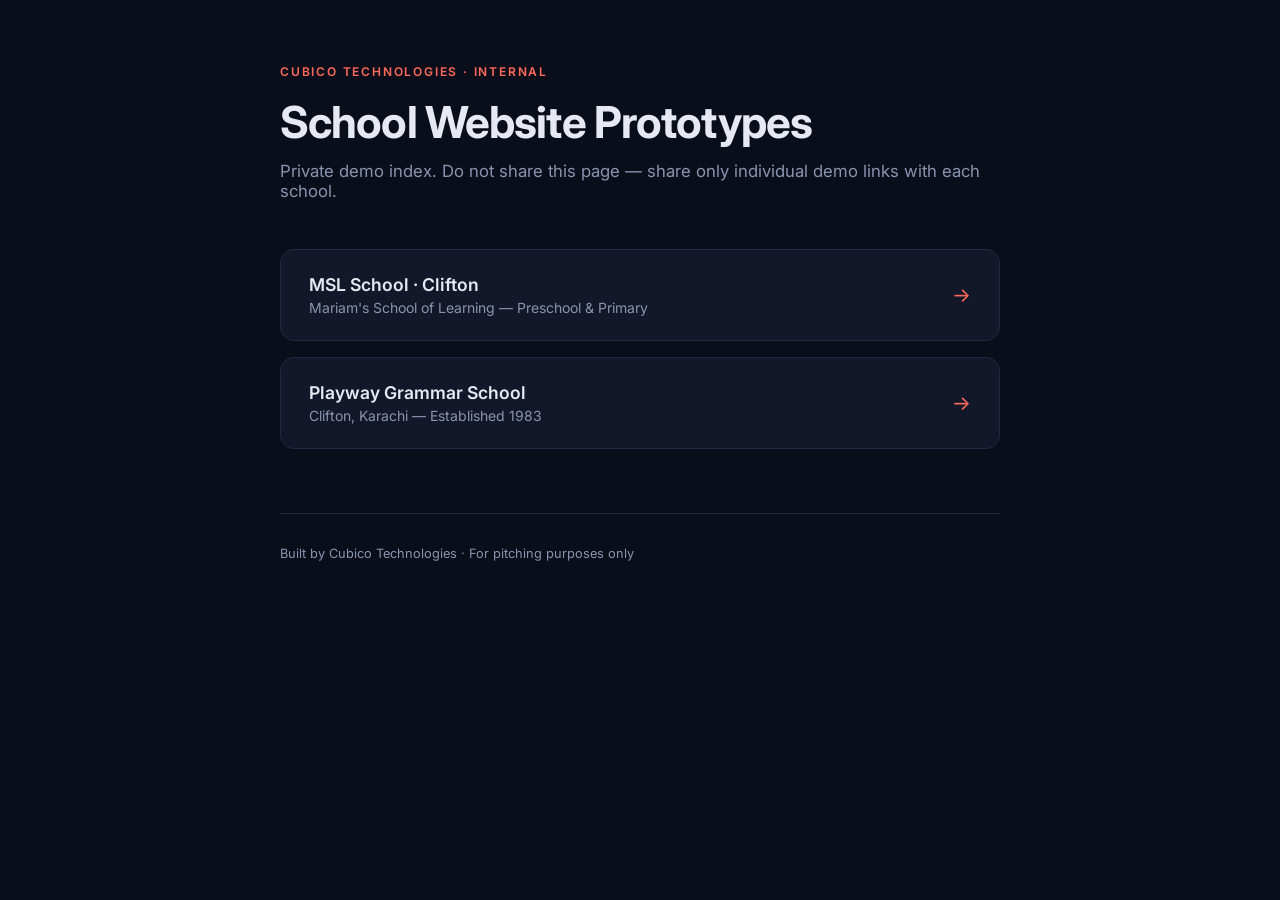
==== index.html @ 687db1b8 "Add files via upload" ====
<!DOCTYPE html>
<html lang="en">
<head>
  <meta charset="UTF-8" />
  <meta name="viewport" content="width=device-width, initial-scale=1.0" />
  <meta name="robots" content="noindex, nofollow" />
  <title>Cubico Technologies — School Demos</title>
  <link rel="preconnect" href="https://fonts.googleapis.com" />
  <link rel="preconnect" href="https://fonts.gstatic.com" crossorigin />
  <link href="https://fonts.googleapis.com/css2?family=Inter:wght@400;500;600;700&display=swap" rel="stylesheet" />
  <style>
    :root {
      --bg: #0a0e1a;
      --surface: #121829;
      --border: #1f2942;
      --text: #e6e9f2;
      --text-dim: #8a94b0;
      --accent: #ff6b5b;
    }
    * { margin: 0; padding: 0; box-sizing: border-box; }
    body {
      font-family: 'Inter', -apple-system, sans-serif;
      background: var(--bg);
      color: var(--text);
      min-height: 100vh;
      padding: 4rem 1.5rem;
    }
    .container { max-width: 720px; margin: 0 auto; }
    .brand {
      font-size: 0.75rem;
      font-weight: 600;
      letter-spacing: 0.15em;
      text-transform: uppercase;
      color: var(--accent);
      margin-bottom: 1rem;
    }
    h1 {
      font-size: clamp(2rem, 5vw, 2.75rem);
      font-weight: 700;
      letter-spacing: -0.02em;
      margin-bottom: 0.75rem;
    }
    .subtitle { color: var(--text-dim); font-size: 1.05rem; margin-bottom: 3rem; }
    .demo-grid { display: flex; flex-direction: column; gap: 1rem; }
    .demo-card {
      display: flex;
      justify-content: space-between;
      align-items: center;
      padding: 1.5rem 1.75rem;
      background: var(--surface);
      border: 1px solid var(--border);
      border-radius: 14px;
      text-decoration: none;
      color: var(--text);
      transition: all 0.2s ease;
    }
    .demo-card:hover {
      border-color: var(--accent);
      transform: translateY(-2px);
    }
    .demo-info h3 { font-size: 1.1rem; font-weight: 600; margin-bottom: 0.25rem; }
    .demo-info p { color: var(--text-dim); font-size: 0.875rem; }
    .arrow { color: var(--accent); font-size: 1.25rem; }
    footer {
      margin-top: 4rem;
      padding-top: 2rem;
      border-top: 1px solid var(--border);
      color: var(--text-dim);
      font-size: 0.8rem;
    }
  </style>
</head>
<body>
  <div class="container">
    <div class="brand">Cubico Technologies · Internal</div>
    <h1>School Website Prototypes</h1>
    <p class="subtitle">Private demo index. Do not share this page — share only individual demo links with each school.</p>

    <div class="demo-grid">
      <a class="demo-card" href="/msl-clifton/">
        <div class="demo-info">
          <h3>MSL School · Clifton</h3>
          <p>Mariam's School of Learning — Preschool & Primary</p>
        </div>
        <span class="arrow">→</span>
      </a>

      <a class="demo-card" href="/playway-grammar/">
        <div class="demo-info">
          <h3>Playway Grammar School</h3>
          <p>Clifton, Karachi — Established 1983</p>
        </div>
        <span class="arrow">→</span>
      </a>
    </div>

    <footer>
      Built by Cubico Technologies · For pitching purposes only
    </footer>
  </div>
</body>
</html>
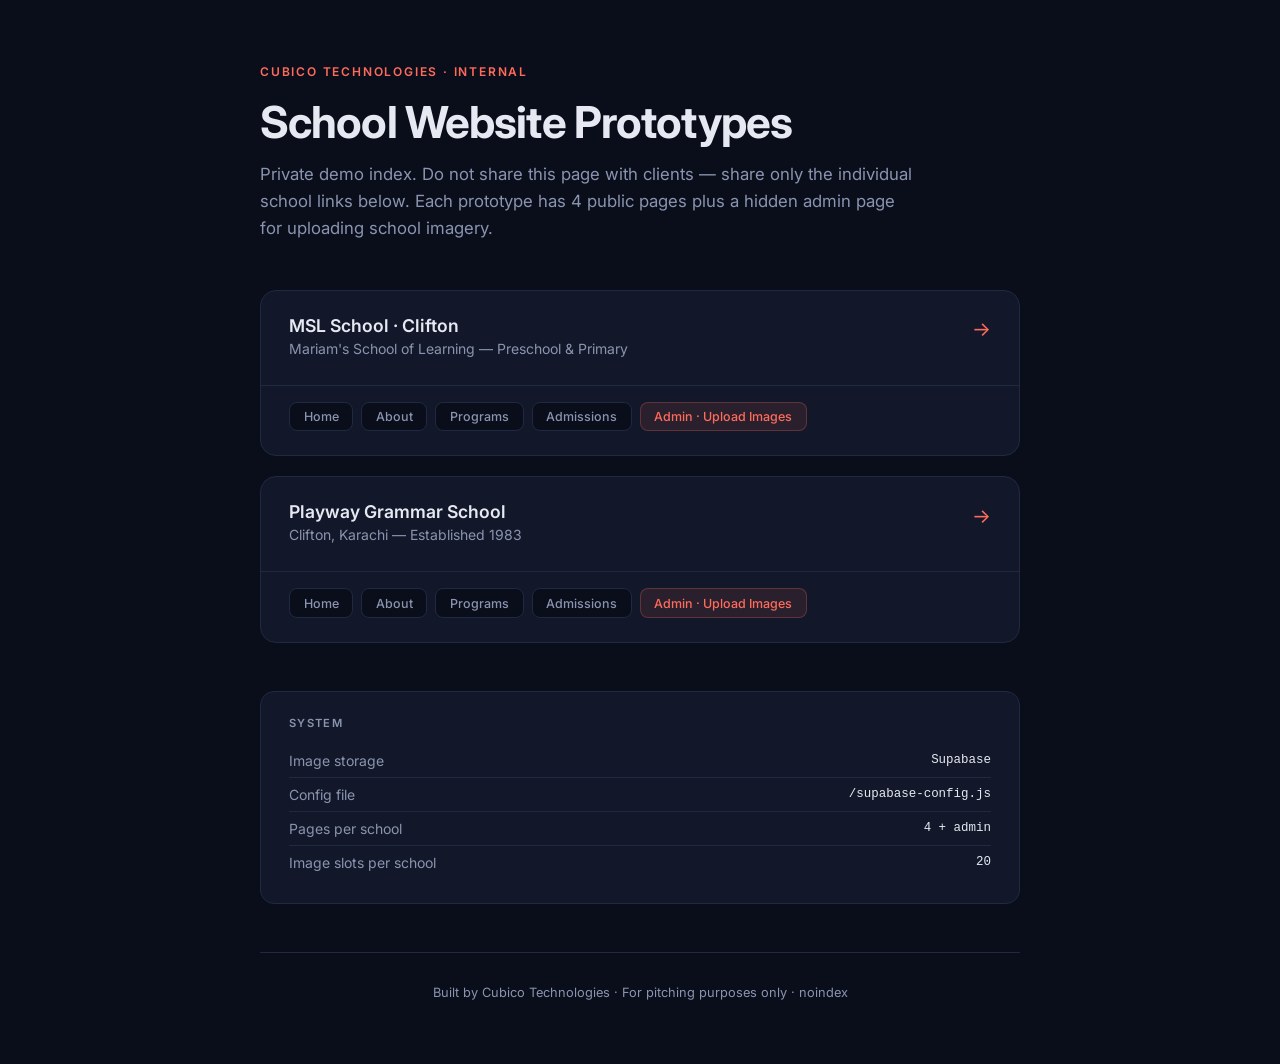
==== commit 32b618de: "Refactor to 4-page template with Supabase-backed admin uploader Establishes the rule for every schoo" ====
--- a/index.html
+++ b/index.html
@@ -12,10 +12,12 @@
     :root {
       --bg: #0a0e1a;
       --surface: #121829;
+      --surface-2: #161d33;
       --border: #1f2942;
       --text: #e6e9f2;
       --text-dim: #8a94b0;
       --accent: #ff6b5b;
+      --success: #7dcfa6;
     }
     * { margin: 0; padding: 0; box-sizing: border-box; }
     body {
@@ -24,8 +26,9 @@
       color: var(--text);
       min-height: 100vh;
       padding: 4rem 1.5rem;
-    }
-    .container { max-width: 720px; margin: 0 auto; }
+      -webkit-font-smoothing: antialiased;
+    }
+    .container { max-width: 760px; margin: 0 auto; }
     .brand {
       font-size: 0.75rem;
       font-weight: 600;
@@ -40,33 +43,97 @@
       letter-spacing: -0.02em;
       margin-bottom: 0.75rem;
     }
-    .subtitle { color: var(--text-dim); font-size: 1.05rem; margin-bottom: 3rem; }
-    .demo-grid { display: flex; flex-direction: column; gap: 1rem; }
-    .demo-card {
+    .subtitle { color: var(--text-dim); font-size: 1.05rem; margin-bottom: 3rem; line-height: 1.6; max-width: 60ch; }
+
+    .demo-grid { display: flex; flex-direction: column; gap: 1.25rem; }
+
+    .demo-block {
+      background: var(--surface);
+      border: 1px solid var(--border);
+      border-radius: 16px;
+      overflow: hidden;
+    }
+    .demo-block-main {
       display: flex;
       justify-content: space-between;
-      align-items: center;
+      align-items: flex-start;
+      padding: 1.5rem 1.75rem;
+      gap: 1rem;
+      text-decoration: none;
+      color: var(--text);
+      transition: background 0.2s;
+      cursor: pointer;
+    }
+    .demo-block-main:hover { background: var(--surface-2); }
+    .demo-info h3 { font-size: 1.1rem; font-weight: 600; margin-bottom: 0.25rem; }
+    .demo-info p { color: var(--text-dim); font-size: 0.875rem; }
+    .arrow { color: var(--accent); font-size: 1.25rem; flex-shrink: 0; padding-top: 0.15rem; }
+
+    .demo-pages {
+      display: flex;
+      flex-wrap: wrap;
+      gap: 0.5rem;
+      padding: 0 1.75rem 1.5rem;
+      border-top: 1px solid var(--border);
+      padding-top: 1rem;
+      margin-top: 0.25rem;
+    }
+    .demo-pages a {
+      display: inline-block;
+      padding: 0.4rem 0.85rem;
+      background: var(--bg);
+      border: 1px solid var(--border);
+      border-radius: 8px;
+      color: var(--text-dim);
+      text-decoration: none;
+      font-size: 0.78rem;
+      font-weight: 500;
+      transition: all 0.15s;
+    }
+    .demo-pages a:hover {
+      color: var(--text);
+      border-color: var(--accent);
+    }
+    .demo-pages a.admin {
+      background: rgba(255, 107, 91, 0.1);
+      border-color: rgba(255, 107, 91, 0.25);
+      color: var(--accent);
+    }
+    .demo-pages a.admin:hover { background: rgba(255, 107, 91, 0.18); }
+
+    .system-status {
+      margin-top: 3rem;
       padding: 1.5rem 1.75rem;
       background: var(--surface);
       border: 1px solid var(--border);
       border-radius: 14px;
-      text-decoration: none;
-      color: var(--text);
-      transition: all 0.2s ease;
-    }
-    .demo-card:hover {
-      border-color: var(--accent);
-      transform: translateY(-2px);
-    }
-    .demo-info h3 { font-size: 1.1rem; font-weight: 600; margin-bottom: 0.25rem; }
-    .demo-info p { color: var(--text-dim); font-size: 0.875rem; }
-    .arrow { color: var(--accent); font-size: 1.25rem; }
+    }
+    .system-status .status-label {
+      font-size: 0.7rem;
+      letter-spacing: 0.12em;
+      text-transform: uppercase;
+      color: var(--text-dim);
+      font-weight: 600;
+      margin-bottom: 0.85rem;
+    }
+    .status-row {
+      display: flex;
+      justify-content: space-between;
+      align-items: center;
+      padding: 0.5rem 0;
+      font-size: 0.875rem;
+    }
+    .status-row + .status-row { border-top: 1px solid var(--border); }
+    .status-row .key { color: var(--text-dim); }
+    .status-row .val { color: var(--text); font-weight: 500; font-family: 'SF Mono', Menlo, monospace; font-size: 0.78rem; }
+
     footer {
-      margin-top: 4rem;
+      margin-top: 3rem;
       padding-top: 2rem;
       border-top: 1px solid var(--border);
       color: var(--text-dim);
       font-size: 0.8rem;
+      text-align: center;
     }
   </style>
 </head>
@@ -74,28 +141,68 @@
   <div class="container">
     <div class="brand">Cubico Technologies · Internal</div>
     <h1>School Website Prototypes</h1>
-    <p class="subtitle">Private demo index. Do not share this page — share only individual demo links with each school.</p>
+    <p class="subtitle">Private demo index. Do not share this page with clients — share only the individual school links below. Each prototype has 4 public pages plus a hidden admin page for uploading school imagery.</p>
 
     <div class="demo-grid">
-      <a class="demo-card" href="/msl-clifton/">
-        <div class="demo-info">
-          <h3>MSL School · Clifton</h3>
-          <p>Mariam's School of Learning — Preschool & Primary</p>
+
+      <div class="demo-block">
+        <a class="demo-block-main" href="/msl-clifton/">
+          <div class="demo-info">
+            <h3>MSL School · Clifton</h3>
+            <p>Mariam's School of Learning — Preschool &amp; Primary</p>
+          </div>
+          <span class="arrow">→</span>
+        </a>
+        <div class="demo-pages">
+          <a href="/msl-clifton/">Home</a>
+          <a href="/msl-clifton/about.html">About</a>
+          <a href="/msl-clifton/programs.html">Programs</a>
+          <a href="/msl-clifton/admissions.html">Admissions</a>
+          <a class="admin" href="/msl-clifton/admin.html">Admin · Upload Images</a>
         </div>
-        <span class="arrow">→</span>
-      </a>
-
-      <a class="demo-card" href="/playway-grammar/">
-        <div class="demo-info">
-          <h3>Playway Grammar School</h3>
-          <p>Clifton, Karachi — Established 1983</p>
+      </div>
+
+      <div class="demo-block">
+        <a class="demo-block-main" href="/playway-grammar/">
+          <div class="demo-info">
+            <h3>Playway Grammar School</h3>
+            <p>Clifton, Karachi — Established 1983</p>
+          </div>
+          <span class="arrow">→</span>
+        </a>
+        <div class="demo-pages">
+          <a href="/playway-grammar/">Home</a>
+          <a href="/playway-grammar/about.html">About</a>
+          <a href="/playway-grammar/programs.html">Programs</a>
+          <a href="/playway-grammar/admissions.html">Admissions</a>
+          <a class="admin" href="/playway-grammar/admin.html">Admin · Upload Images</a>
         </div>
-        <span class="arrow">→</span>
-      </a>
+      </div>
+
     </div>
 
+    <div class="system-status">
+      <div class="status-label">System</div>
+      <div class="status-row">
+        <span class="key">Image storage</span>
+        <span class="val">Supabase</span>
+      </div>
+      <div class="status-row">
+        <span class="key">Config file</span>
+        <span class="val">/supabase-config.js</span>
+      </div>
+      <div class="status-row">
+        <span class="key">Pages per school</span>
+        <span class="val">4 + admin</span>
+      </div>
+      <div class="status-row">
+        <span class="key">Image slots per school</span>
+        <span class="val">20</span>
+      </div>
+    </div>
+
     <footer>
-      Built by Cubico Technologies · For pitching purposes only
+      Built by Cubico Technologies · For pitching purposes only · noindex
     </footer>
   </div>
 </body>
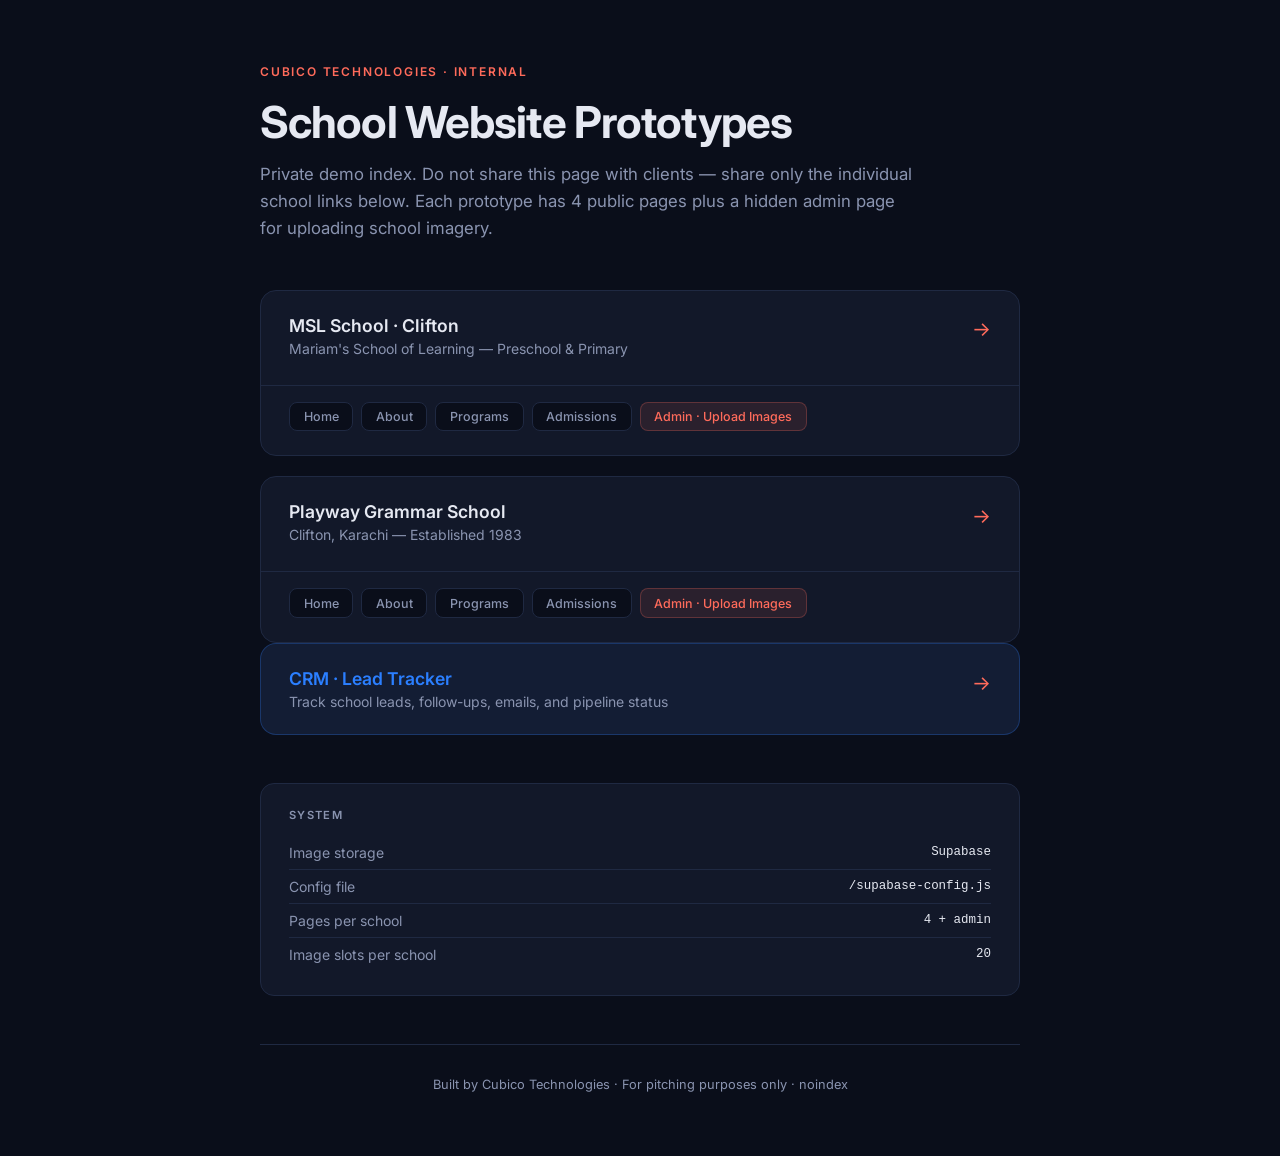
==== commit d5d6d5e0: "Add CRM lead tracker for school outreach pipeline New password-protected CRM at /crm with: pipeline " ====
--- a/index.html
+++ b/index.html
@@ -155,10 +155,10 @@
         </a>
         <div class="demo-pages">
           <a href="/msl-clifton/">Home</a>
-          <a href="/msl-clifton/about.html">About</a>
-          <a href="/msl-clifton/programs.html">Programs</a>
-          <a href="/msl-clifton/admissions.html">Admissions</a>
-          <a class="admin" href="/msl-clifton/admin.html">Admin · Upload Images</a>
+          <a href="/msl-clifton/about">About</a>
+          <a href="/msl-clifton/programs">Programs</a>
+          <a href="/msl-clifton/admissions">Admissions</a>
+          <a class="admin" href="/msl-clifton/admin">Admin · Upload Images</a>
         </div>
       </div>
 
@@ -172,13 +172,23 @@
         </a>
         <div class="demo-pages">
           <a href="/playway-grammar/">Home</a>
-          <a href="/playway-grammar/about.html">About</a>
-          <a href="/playway-grammar/programs.html">Programs</a>
-          <a href="/playway-grammar/admissions.html">Admissions</a>
-          <a class="admin" href="/playway-grammar/admin.html">Admin · Upload Images</a>
+          <a href="/playway-grammar/about">About</a>
+          <a href="/playway-grammar/programs">Programs</a>
+          <a href="/playway-grammar/admissions">Admissions</a>
+          <a class="admin" href="/playway-grammar/admin">Admin · Upload Images</a>
         </div>
       </div>
 
+    </div>
+
+    <div class="demo-block" style="border-color: rgba(43,127,255,0.3);">
+      <a class="demo-block-main" href="/crm" style="background: rgba(43,127,255,0.05);">
+        <div class="demo-info">
+          <h3 style="color: #2b7fff;">CRM · Lead Tracker</h3>
+          <p>Track school leads, follow-ups, emails, and pipeline status</p>
+        </div>
+        <span class="arrow">→</span>
+      </a>
     </div>
 
     <div class="system-status">
